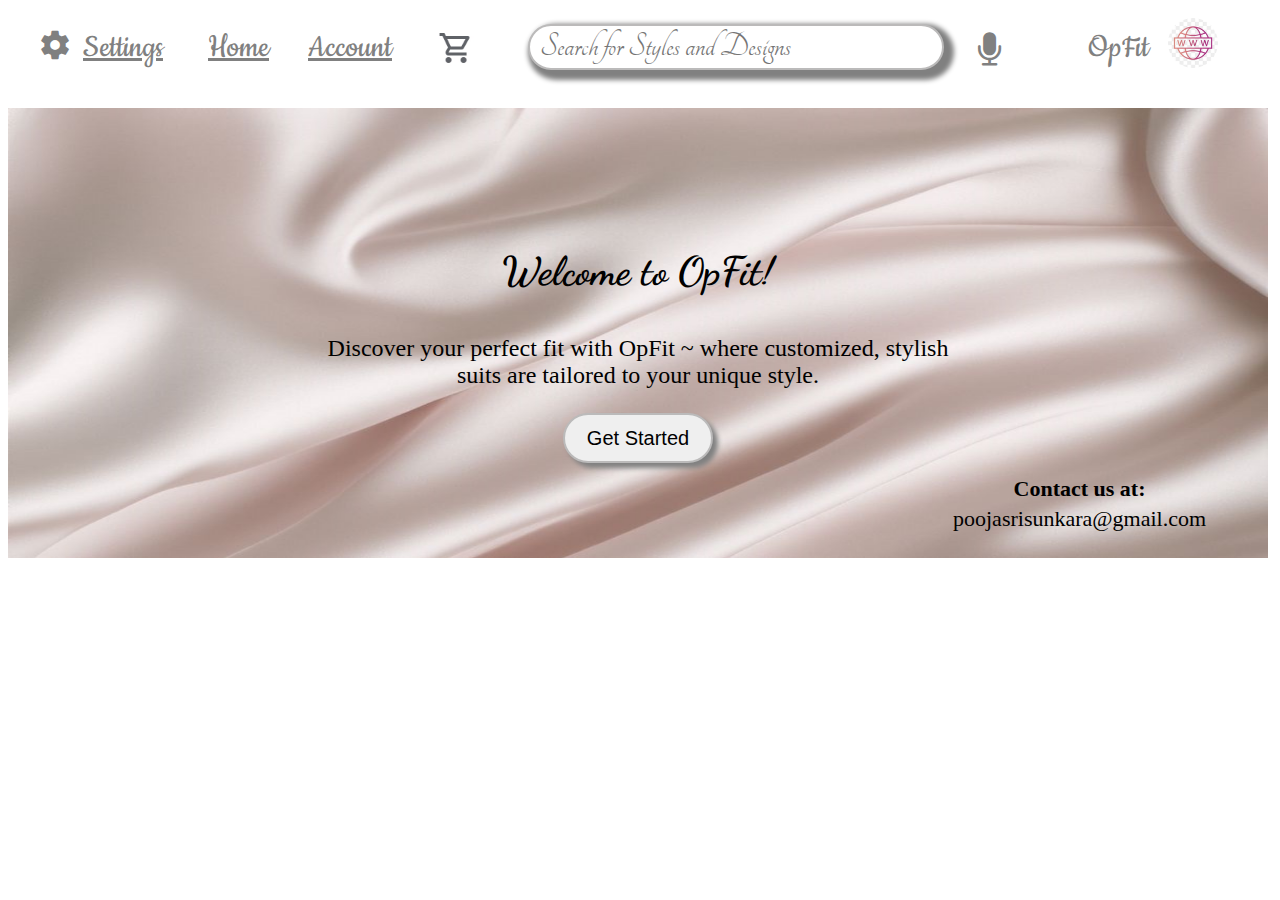
==== index.html @ 91307a82 "Update and rename landingpage.html to index.html" ====
<!DOCTYPE html>
<html>
    <head>
        <title>
            Landing Page
        </title>
        <meta charset="UTF-8">
        <meta name="viewport" content="width=device-width, initial-scale=1">
        <link rel="preconnect" href="https://fonts.googleapis.com">
        <link rel="preconnect" href="https://fonts.gstatic.com" crossorigin>
        <link href="https://fonts.googleapis.com/css2?family=Cookie&family=Dancing+Script:wght@400..700&family=Tangerine:wght@400;700&display=swap" rel="stylesheet">
        <link href="https://fonts.googleapis.com/icon?family=Material+Icons" rel="stylesheet"> 
        <link rel="stylesheet" href="https://cdnjs.cloudflare.com/ajax/libs/font-awesome/4.7.0/css/font-awesome.min.css">
        <link rel="stylesheet" href="landingpage.css">
    </head>
    <body>
        <script src="landingpage.js"></script>
        <header>
        <div class="header">
            <div class="left">
                <div class="ld1">
                    <i class="material-icons" style="font-size:34px; color:grey;">settings</i>
                </div>
                <div>
                    <p class="p1">Settings</p>
                </div>
                <div>
                    <p class="p3">Home</p>
                </div>
                <div>
                    <p class="p3">Account</p>
                </div>
                <div>
                    <img src="thumbnails/i23.jpg" class="i3">
                </div>
            </div>
          
            <div class="middle">
                <div>
                    <input class="s" type="text" placeholder="Search for Styles and Designs">
                </div>
                <div class="hd1">
                    <i class="fa fa-microphone" style="font-size:36px; color: grey;"></i>
                </div>
            </div>
            <div class="right">
                <div>
                    <p class="p2">OpFit</p>
                </div>
                <div>
                    <img src="thumbnails/i21.jpg" class="i1">
                </div>
             </div>
        </div>
    </header>
        <div class="container">
           <img src="thumbnails/i22.jpg" class="i2">
           <div class="centered">
            <p class="p4">Welcome to OpFit!</p>
            <p class="p5
            ">Discover your perfect fit with OpFit ~ where customized, stylish suits are tailored to your unique style.</p>
            <button class="b">Get Started</button>
            <div class="text">
                <footer>
                    <p style="font-weight:bold;" >Contact us at: </p>
                    <p>poojasrisunkara@gmail.com</p>
                </footer>
            </div>
           </div>
        </div>
    </body>
</html>
---- landingpage.css ----
.header{
    display:grid;
    grid-template-columns: 440px 510px 300px;
    column-gap: 50px;
    padding-left: 30px;
    height: 100px;
}
.left{
    display:grid;
    grid-template-columns:40px 110px 100px 120px 40px;
    column-gap: 0px;
}
.ld1{
        margin-top: 20px;
}
.p1{
    color:grey;
    font-size: 35px;
    font-family: Cookie;
    margin-top:20px;
    margin-left: 5px;
    text-decoration: underline;
    cursor: pointer;
}
.p1:hover{
    color: black;
}
.p3{
    font-size: 35px;
    margin-top:20px;
    margin-left: 20px;
    color:grey;
    font-family: Cookie;
    text-decoration: underline;
    cursor: pointer;
}
.p3:hover{
    color: black;
}
.i3{
    width: 36px;
    height: 36px;
    margin-top: 22px;
    margin-left: 30px;
}
.i1{
    width: 50px;
    height: 50px;
    margin-top: 10px;
    border-radius: 25px;
    margin-left: 0px;
}
.middle{
    display:grid;
    grid-template-columns:400px 100px;
    column-gap: 50px;
}
.s{
    width: 400px;
    height: 40px;
    font-size: 35px;
    font-family: Tangerine;
    border-radius: 30px;
    padding-left: 10px;
    margin-top: 16px;
    border-style:solid;
    border-color:rgb(187, 186, 186);
    box-shadow: 5px 5px 5px 5px grey;
 }
.right{
    display:grid;
    grid-template-columns:80px 100px;
    column-gap: 0px;
}
.p2{
    color:grey;
    font-size: 35px;
    margin-top:20px;
    margin-right:0;
   font-family:Cookie;
}
.b{
    width: 150px;
    height:50px;
    font-size:20px;
    border-radius:30px;
    border-style:solid;
    border-color:rgb(187, 186, 186);
    box-shadow: 5px 5px 5px grey;
    cursor: pointer;
}
.b:hover{
    background-color: black;
    color: white;
  
    box-shadow: 5px 5px 5px rgb(78, 70, 63);
}
.hd1{
    margin-top:24px;
}
.i2{
    width: 1260px;
    height: 450px;
}
.container {
    position: relative;
    display: inline-block;
    text-align: center;
    color: black;
}

.centered {
    position: absolute;
    top: 50%;
    left: 50%;
    transform: translate(-50%, -50%);
    font-size: 24px;
}
.p4{
    font-family: Dancing script;
    font-weight: bold;
    font-size: 40px;
}
.text {
    position: absolute;
    top: 100%;
    left: 100%;
    font-size: 22px;
    line-height: 0.5rem;

}
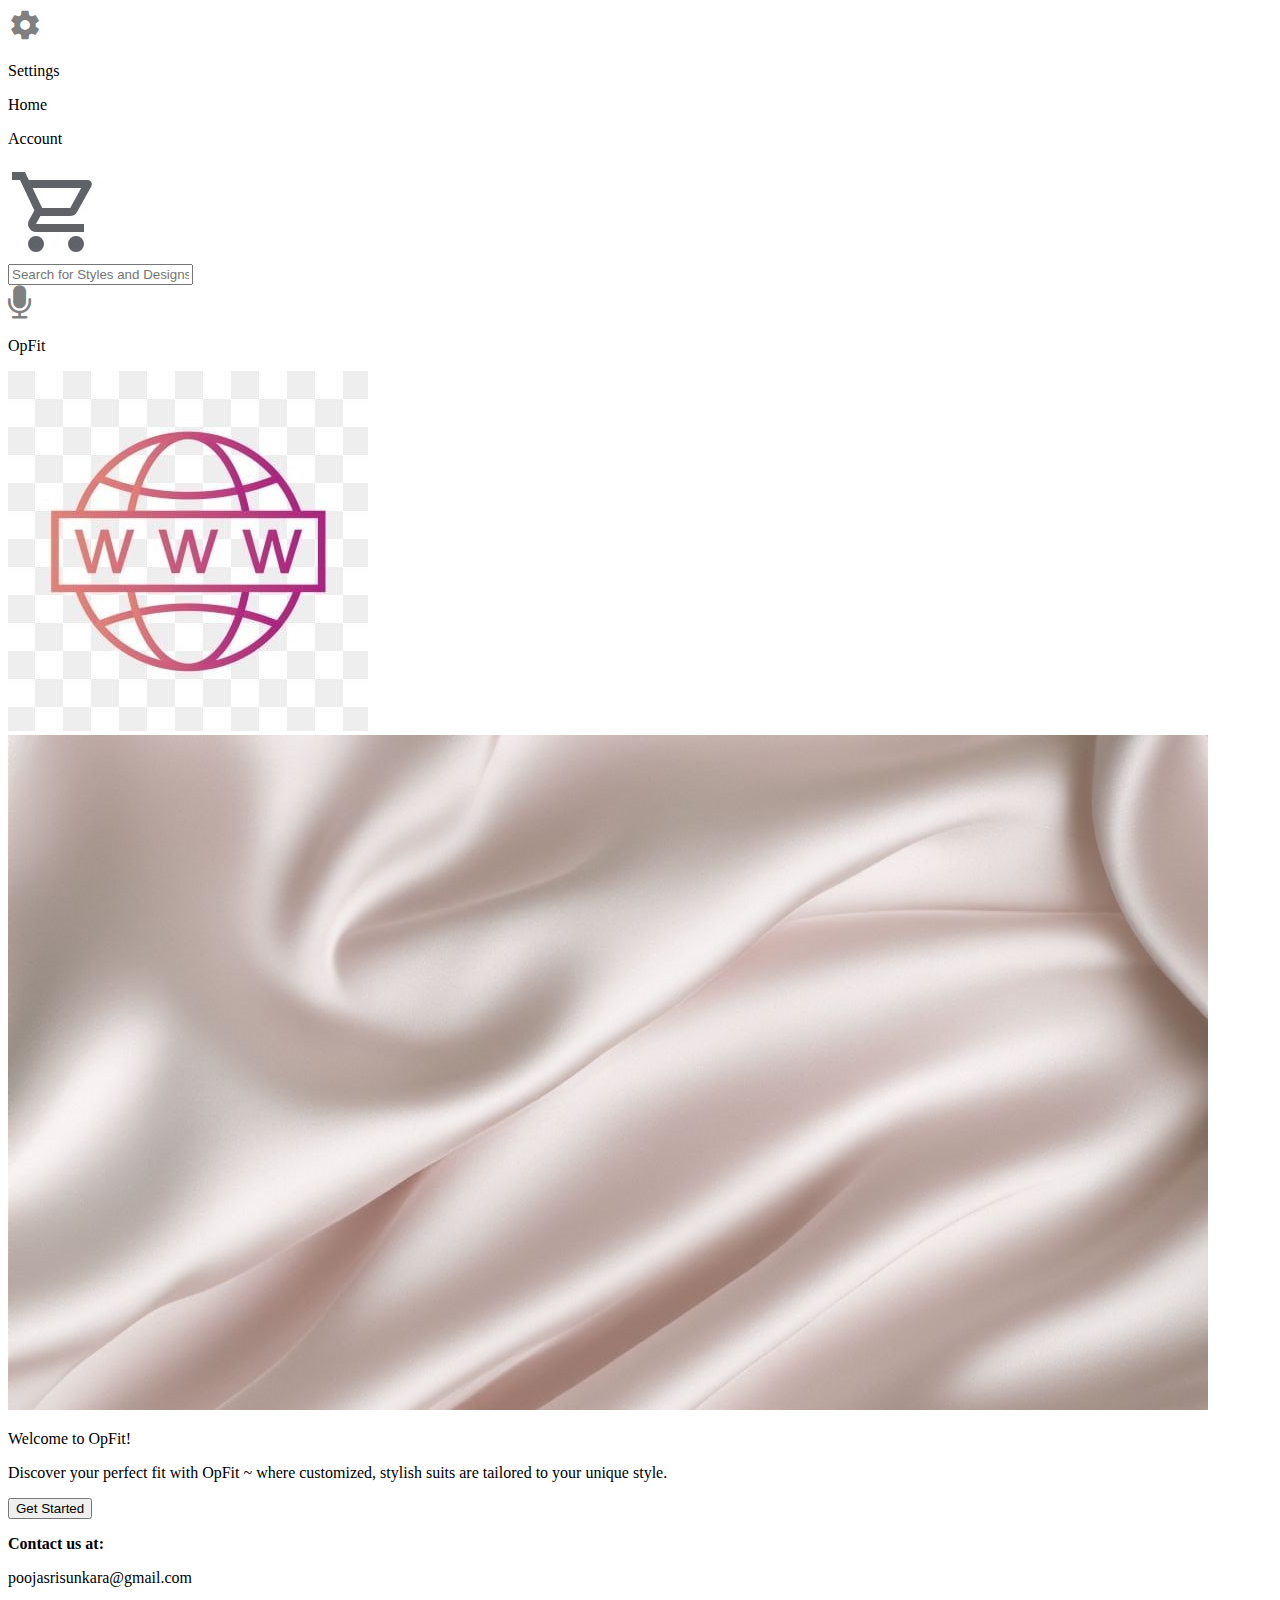
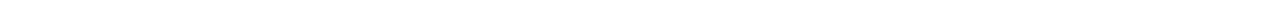
==== commit 8cd96614: "Update and rename calculator.html to index.html" ====
--- a/index.html
+++ b/index.html
@@ -11,10 +11,10 @@
         <link href="https://fonts.googleapis.com/css2?family=Cookie&family=Dancing+Script:wght@400..700&family=Tangerine:wght@400;700&display=swap" rel="stylesheet">
         <link href="https://fonts.googleapis.com/icon?family=Material+Icons" rel="stylesheet"> 
         <link rel="stylesheet" href="https://cdnjs.cloudflare.com/ajax/libs/font-awesome/4.7.0/css/font-awesome.min.css">
-        <link rel="stylesheet" href="landingpage.css">
+        <link rel="stylesheet" href="style.css">
     </head>
     <body>
-        <script src="landingpage.js"></script>
+        <script src="script.js"></script>
         <header>
         <div class="header">
             <div class="left">
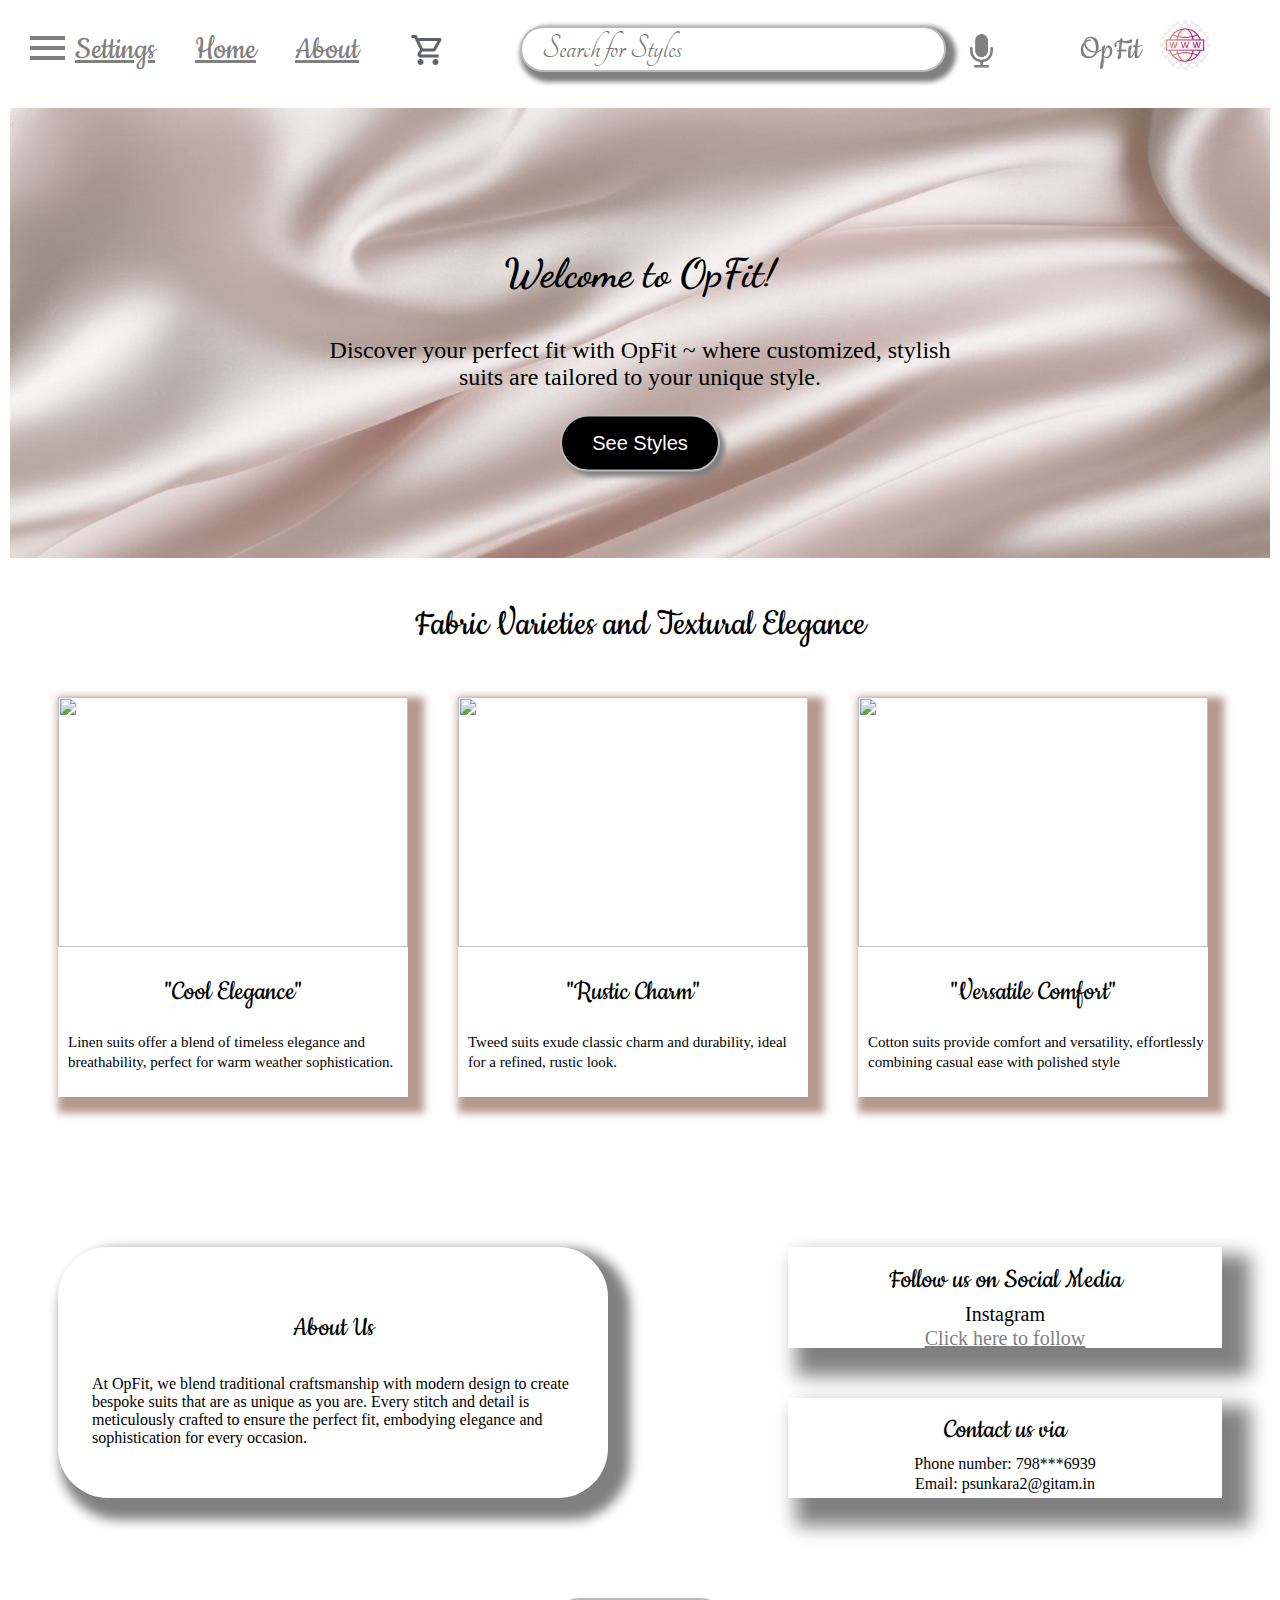
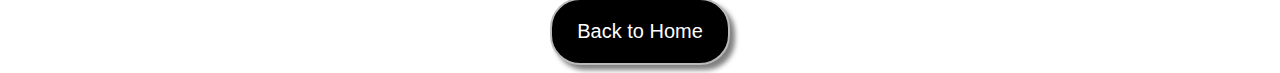
==== commit adc810ae: "Update and rename lp.html to index.html" ====
--- a/index.html
+++ b/index.html
@@ -11,33 +11,44 @@
         <link href="https://fonts.googleapis.com/css2?family=Cookie&family=Dancing+Script:wght@400..700&family=Tangerine:wght@400;700&display=swap" rel="stylesheet">
         <link href="https://fonts.googleapis.com/icon?family=Material+Icons" rel="stylesheet"> 
         <link rel="stylesheet" href="https://cdnjs.cloudflare.com/ajax/libs/font-awesome/4.7.0/css/font-awesome.min.css">
-        <link rel="stylesheet" href="style.css">
+        <link rel="stylesheet" href="lp.css">
+        <link rel="stylesheet" href="lp1.css">
+        <link rel="stylesheet" href="lp2.css">
     </head>
     <body>
-        <script src="script.js"></script>
+        <div id="mySidenav" class="sidenav">
+            <a href="javascript:void(0)" class="closebtn" onclick="closeNav()">&times;</a>
+            <a href="#" id="id1">Home</a>
+            <a href="#" id="id2">Styles</a>
+            <a href="#" id="id3">About us</a>
+            <a href="#" id="id4">Contact</a>
+          </div>
         <header>
         <div class="header">
             <div class="left">
                 <div class="ld1">
-                    <i class="material-icons" style="font-size:34px; color:grey;">settings</i>
+                    <div class="container0" onclick="myFunction(this); openNav()">
+                        <div class="bar1"></div>
+                        <div class="bar2"></div>
+                        <div class="bar3"></div>
+                      </div>
                 </div>
                 <div>
                     <p class="p1">Settings</p>
                 </div>
                 <div>
-                    <p class="p3">Home</p>
+                    <p class="p3" id="homeb">Home</p>
                 </div>
                 <div>
-                    <p class="p3">Account</p>
+                    <p class="p3" id="abb">About</p>
                 </div>
                 <div>
                     <img src="thumbnails/i23.jpg" class="i3">
                 </div>
             </div>
-          
             <div class="middle">
                 <div>
-                    <input class="s" type="text" placeholder="Search for Styles and Designs">
+                    <input class="s" id="s" type="text" placeholder="Search for Styles">
                 </div>
                 <div class="hd1">
                     <i class="fa fa-microphone" style="font-size:36px; color: grey;"></i>
@@ -53,20 +64,60 @@
              </div>
         </div>
     </header>
+       <section id="scroll1">
         <div class="container">
            <img src="thumbnails/i22.jpg" class="i2">
            <div class="centered">
             <p class="p4">Welcome to OpFit!</p>
-            <p class="p5
-            ">Discover your perfect fit with OpFit ~ where customized, stylish suits are tailored to your unique style.</p>
-            <button class="b">Get Started</button>
-            <div class="text">
-                <footer>
-                    <p style="font-weight:bold;" >Contact us at: </p>
-                    <p>poojasrisunkara@gmail.com</p>
-                </footer>
-            </div>
+            <p>Discover your perfect fit with OpFit ~ where customized, stylish suits are tailored to your unique style.</p>
+            <button class="b" id="b">See Styles</button>
            </div>
         </div>
+    </section>
+        <section id="scroll2" class="t">
+            <p class="p7">Fabric Varieties and Textural Elegance</p>
+            <div class="pd1">
+        
+                <div class="pd2">
+                    <img src="images/i0.jpg" class="i4">
+                    <p class="c1">"Cool Elegance"</p>
+                    <p style=" font-size: 15px; padding-left: 10px;">Linen suits offer a blend of timeless elegance and breathability, perfect for warm weather sophistication.</p>
+                </div>
+                <div class="pd2">
+                    <img src="images/i1.jpg" class="i4">
+                    <p class="c1">"Rustic Charm"</p>
+                    <p style=" font-size: 15px; padding:0px 10px 0px 10px;">Tweed suits exude classic charm and durability, ideal for a refined, rustic look.</p>
+                </div>
+                <div class="pd2">
+                    <img src="images/i2.jpg" class="i4">
+                    <p class="c1">"Versatile Comfort"</p>
+                    <p style=" font-size: 15px; padding-left: 10px;">Cotton suits provide comfort and versatility, effortlessly combining casual ease with polished style</p>
+                </div>
+            </div>
+            </section>
+            <section id="scroll3">
+            <div class="rd1">
+                <div class="rd3">
+                    <p class="c1">About Us</p>
+                    <p>At OpFit, we blend traditional craftsmanship with modern design to create bespoke suits that are as unique as you are. Every stitch and detail is meticulously crafted to ensure the perfect fit, embodying elegance and sophistication for every occasion.</p>
+                </div>
+                <div >
+                    <div class="rd2">
+                        <p class="c1">Follow us on Social Media</p>
+                        <p style="font-size: 20px;">Instagram</p>
+                        <a class="l1" href="https://drive.google.com/file/d/154VU69maopsanQaYim3fxrLUtx1SEgEO/view?usp=drivesdk">Click here to follow</a>
+                    </div>
+                    <div class="rd2">
+                        <p class="c1">Contact us via</p>
+                        <p>Phone number: 798***6939</p>
+                        <p>Email: psunkara2@gitam.in</p>
+                    </div>
+                </div>
+            </div>
+        </section>
+           <div class="test">
+            <button class="b1" id="bb1">Back to Home</button>
+        </div>
+            <script src="lp.js"></script>
     </body>
 </html>
--- a/lp.css
+++ b/lp.css
@@ -0,0 +1,242 @@
+/*css*/
+html{
+    scroll-behavior: smooth; 
+}
+.header{
+    display:grid;
+    grid-template-columns: 440px 510px 300px;
+    column-gap: 50px;
+    padding-left: 30px;
+    height: 80px;
+    width: 100%;
+    position: fixed;
+    Z-index: 1;
+    padding-top: 10px;
+    top: 0px;
+    left: 0;
+    right: 0;
+    background-color: white;
+}
+.container0 {
+    display: inline-block;
+    cursor: pointer;
+  }
+  .bar1, .bar2, .bar3 {
+    width: 35px;
+    height: 4px;
+    background-color: grey;
+    margin: 6px 0;
+    transition: 0.4s;
+  }
+  .change .bar1 {
+    transform: translate(0, 11px) rotate(-45deg);
+  }
+  .change .bar2 {opacity: 0;}
+  .change .bar3 {
+    transform: translate(0, -11px) rotate(45deg);
+  }
+.left{
+    display:grid;
+    grid-template-columns:40px 100px 100px 110px 40px;
+    column-gap: 0px;
+}
+.ld1{
+        margin-top: 20px;
+}
+.p1{
+    color:grey;
+    font-size: 35px;
+    font-family: Cookie;
+    margin:20px 5px 0px 5px;
+    text-decoration: underline;
+    cursor: pointer;
+}
+.p1:hover{
+    color: black;
+}
+.p3{
+    font-size: 35px;
+    margin: 20px 10px 0px 25px;
+    color:grey;
+    font-family: Cookie;
+    text-decoration: underline;
+    cursor: pointer;
+}
+.p3:hover{
+    color: black;
+}
+.i3{
+    width: 36px;
+    height: 36px;
+    margin-top: 22px;
+    margin-left: 30px;
+}
+.i1{
+    width: 50px;
+    height: 50px;
+    margin-top: 10px;
+    border-radius: 25px;
+    margin-left: 0px;
+}
+.middle{
+    display:grid;
+    grid-template-columns:400px 100px;
+    column-gap: 50px;
+}
+.s{
+    width: 400px;
+    height: 40px;
+    font-size: 35px;
+    font-family: Tangerine;
+    border-radius: 30px;
+    padding-left: 20px;
+    margin-top: 16px;
+    border-style:solid;
+    border-color:rgb(187, 186, 186);
+    box-shadow: 5px 5px 5px 5px grey;
+ }
+.right{
+    display:grid;
+    grid-template-columns:80px 100px;
+    column-gap: 0px;
+}
+.p2{
+    color:grey;
+    font-size: 35px;
+    margin-top:20px;
+    margin-right:0;
+   font-family:Cookie;
+}
+.b{
+   padding: 15px 30px;
+    font-size:20px;
+    border-radius:30px;
+    border-style:solid;
+    background-color: black;
+    box-shadow: 5px 5px 5px grey;
+    color: white;
+    border-color:rgb(187, 186, 186);
+    cursor: pointer;
+}
+.b:hover{
+    background-color: #61544f;
+    box-shadow: 5px 5px 5px rgb(78, 70, 63);
+}
+.hd1{
+    margin-top:24px;
+}
+.i2{
+    width: 1260px;
+    height: 450px;
+}
+.container {
+    position: relative;
+    display: inline-block;
+    text-align: center;
+    color: black;
+    width: 100%;
+    padding-top: 100px;
+}
+
+.centered {
+    position: absolute;
+    top: 60%;
+    left: 50%;
+    transform: translate(-50%, -50%);
+    font-size: 24px;
+}
+.p4{
+    font-family: Dancing script;
+    font-weight: bold;
+    font-size: 40px;
+}
+.p7{
+    font-family: Cookie;
+    text-align: center;
+    font-size: 40px;
+}
+.pd1{
+        margin-left: 50px;
+        margin-top: 50px;
+        display:grid;
+        grid-template-columns: 350px 350px 350px;
+        column-gap: 50px; 
+        margin-bottom: 50px;
+        line-height: 1.25rem;
+}
+.pd2{
+    height: 400px;
+    background-color: white;
+    box-shadow: 8px 8px 8px 8px #B5998E;
+}
+.pd2:hover{
+    box-shadow: 10px 10px 10px 10px grey;
+}
+.i4{
+    width: 350px;
+    height: 250px;
+}
+.c1{
+    font-family: Cookie;
+    text-align: center;
+    font-size: 30px;
+}
+.rd1{
+    margin-top: 100px;
+    display:grid;
+    grid-template-columns: 600px 1fr;
+    column-gap: 130px;
+    margin-bottom: 50px;
+}
+.rd2{
+    background-color: white;
+    box-shadow: 18px 18px 18px 10px grey;
+    text-align: center;
+    margin: 50px;
+    height: 100px;
+    padding-top: 0.5px;
+    line-height: 0.25rem;
+}
+.rd2:hover{
+    box-shadow: 18px 18px 18px  #B5998E;
+}
+.rd3{
+    margin-top: 20px;
+    box-shadow: 12px 12px 12px 10px grey;
+    margin: 50px 0px 50px 50px;
+    padding: 34px;
+    border-radius: 50px;
+}
+.rd3:hover{
+    box-shadow: 18px 18px 18px 10px #B5998E;
+}
+.l1{
+    color: grey;
+    font-size: 20px;
+}
+.l1:hover{
+    color: rgba(248, 171, 141, 0.78);
+}
+.ii2{
+    width: 500px;
+    height: 300px;
+}
+.b1{
+    display: block;
+    margin: 0 auto;
+    padding: 20px 25px 20px 25px;
+    font-size:20px;
+    border-radius:30px;
+    border-style:solid;
+    background-color: black;
+    box-shadow: 5px 5px 5px grey;
+    color: white;
+    border-color:rgb(187, 186, 186);
+    cursor: pointer;
+}
+.b1:hover{
+    background-color: #61544f;
+    box-shadow: 5px 5px 5px rgb(78, 70, 63);
+}
+
+
--- a/lp1.css
+++ b/lp1.css
@@ -0,0 +1,36 @@
+/* The side navigation menu */
+.sidenav {
+    height: 100%;
+    width: 0;
+    position: fixed;
+    z-index: 2;
+    top: 0%;
+    left: 0;
+    background-color: rgba(25, 25, 25, 0.95);
+    overflow-x: hidden;
+    padding-top: 60px;
+    transition: 0.5s;
+  }
+  .sidenav a {
+    padding: 8px 8px 8px 32px;
+    text-decoration: none;
+    font-size: 35px;
+    color: #cfcdcd;
+    font-family: Cookie;
+    display: block;
+    transition: 0.3s;
+  }
+  .sidenav a:hover {
+    color: #f1f1f1;
+  }
+  .sidenav .closebtn {
+    position: absolute;
+    top: 0;
+    right: 25px;
+    font-size: 36px;
+    margin-left: 50px;
+  }
+  @media screen and (max-height: 500px) {
+    .sidenav {padding-top: 15px;}
+    .sidenav a {font-size: 18px;}
+  }--- a/lp2.css
+++ b/lp2.css
@@ -0,0 +1,207 @@
+/* Responsive styles */
+@media (max-width: 750px) and (min-width: 440px){
+    .header{
+        display: grid;
+        grid-template-columns: 8% 40% 8%;
+        column-gap: 10%;
+    }
+    .p1,.p3,.i3{
+        display: none;
+    }
+    .middle{
+        display: grid;
+        grid-template-columns: 99% 1fr;
+        column-gap: 0%;
+    }
+    .s{
+       text-align: center;
+        width: 90%;
+    }
+      .container{
+        width: 100%;
+        margin: 0px;
+      }
+      .centered{
+        font-size: 13px;
+        position: absolute;
+        top: 58%;
+        left: 52%;
+        transform: translate(-50%, -50%);
+      }
+      .p4{
+        font-size: 30px;
+      }
+      .i2{
+        padding: 20px;
+        width: 100%;
+      }
+    .b{
+        font-size: 12px;
+        padding: 10px;
+    }
+    .pd1{
+        display:block;
+        margin-right: 50px;
+    }
+    .pd2{
+        margin: 0 auto;
+        margin-bottom: 50px;
+        width: 350px;
+    }
+    .i4{
+        width: 100%;
+     }
+    .rd1{
+        display: block;
+        margin: 0;
+    }
+    .rd2,.rd3{
+        margin: 0 auto;
+        margin-bottom: 50px;
+        width: 350px;
+    }
+    }
+    
+    
+    
+    @media (max-width: 440px){
+        .header{
+            display: grid;
+            grid-template-columns: 6% 45% 12%;
+            column-gap: 10%;
+        }
+        .p1,.p3,.i3,.i1,.hd1{
+            display: none;
+        }
+        .middle{
+            display: grid;
+            grid-template-columns: 99% 0px;
+            column-gap: 10%;
+        }
+        .s{
+            text-align: center;
+            width: 100%;
+        }
+        .container{
+          width: 100%;
+          margin: 5%;
+        }
+        .centered{
+          font-size: 13px;
+          position: absolute;
+          top: 55%;
+          left: 50%;
+          transform: translate(-50%, -50%);
+        }
+        .p4{
+          font-size: 30px;
+        }
+        .i2{
+          width: 100%;
+        }
+      .b{
+          font-size: 12px;
+          padding: 10px;
+      }
+    
+    .pd1 {
+        margin: 0 auto;
+        display: block;
+        text-align: center;
+      }
+      .pd2 {
+        margin: 0 auto;
+        margin-bottom: 50px;
+        width: 80%; 
+      }
+      .rd1 {
+        display: block;
+        margin: 0 auto; 
+      }
+      .rd2{
+        margin: 0 auto;
+        margin-bottom: 50px;
+        width: 90%;
+      }
+      .rd3 {
+        margin: 0 auto;
+        margin-bottom: 50px;
+        width: 80%; 
+      }
+    
+    
+     .i4{
+        width: 100%;
+     }
+     
+      }
+      @media (max-width: 1150px) and (min-width: 750px){
+        .header{
+            display: grid;
+            grid-template-columns: 8% 50% 6%;
+            column-gap: 10%;
+        }
+        .p1,.p3,.i3{
+            display: none;
+        }
+        .middle{
+            display: grid;
+            grid-template-columns: 99% 1fr;
+            column-gap: 0%;
+        }
+        .s{
+            text-align: center;
+            width: 90%;
+        }
+        .container{
+          width: 95%;
+        }
+        .centered{
+          font-size: 20px;
+          position: absolute;
+          top: 58%;
+          left: 52%;
+          transform: translate(-50%, -50%);
+        }
+        .p4{
+          font-size: 30px;
+        }
+        .i2{
+          padding: 20px;
+          width: 100%;
+        }
+      .b{
+          font-size: 18px;
+          padding: 20px;
+      }
+     
+      .pd1 {
+        margin: 0 auto; /* Center horizontally */
+        width: 90%; /* Adjust width to fit screen */
+        display: grid;
+        grid-template-columns: repeat(auto-fit, minmax(320px, 1fr));
+        column-gap: 20px;
+        row-gap: 30px;
+        margin-bottom: 50px;
+      }
+      .pd2{
+        max-width: 390px;
+      }
+      .i4{
+          width: 100%;
+       }
+       .rd1 {
+        display: block;
+        margin: 0 auto; 
+        width: 700px;
+      }
+      .rd2{
+        margin: 0 auto;
+        margin-bottom: 50px;
+      }
+      .rd3 {
+        margin: 0 auto;
+        margin-bottom: 50px;
+    }
+      }
+      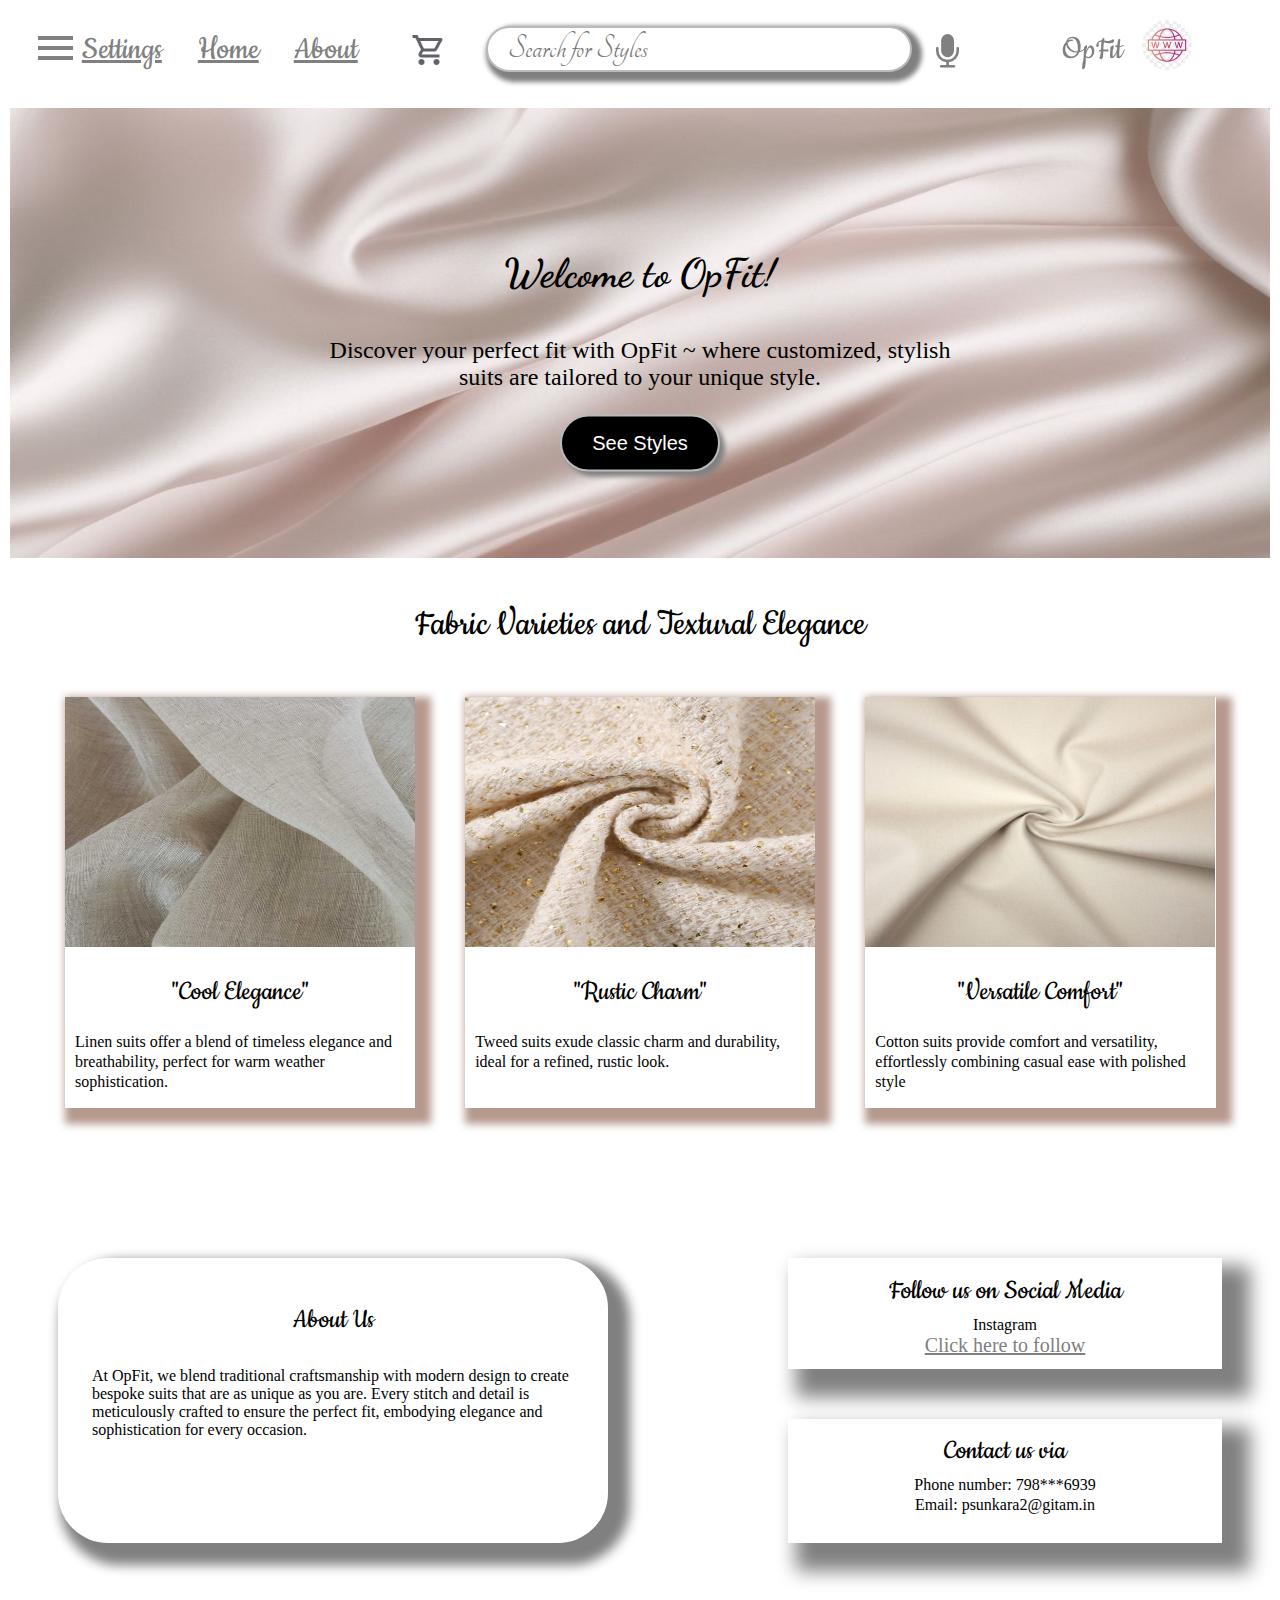
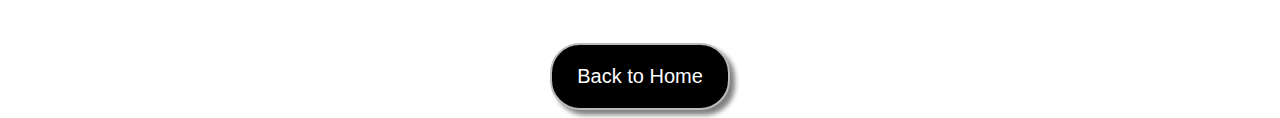
==== commit a1e6f5a3: "Update and rename lp.html to index.html" ====
--- a/index.html
+++ b/index.html
@@ -40,7 +40,7 @@
                     <p class="p3" id="homeb">Home</p>
                 </div>
                 <div>
-                    <p class="p3" id="abb">About</p>
+                    <p class="p3 abb" id="abb">About</p>
                 </div>
                 <div>
                     <img src="thumbnails/i23.jpg" class="i3">
@@ -81,17 +81,17 @@
                 <div class="pd2">
                     <img src="images/i0.jpg" class="i4">
                     <p class="c1">"Cool Elegance"</p>
-                    <p style=" font-size: 15px; padding-left: 10px;">Linen suits offer a blend of timeless elegance and breathability, perfect for warm weather sophistication.</p>
+                    <p class="l0" style="  padding-left: 10px;">Linen suits offer a blend of timeless elegance and breathability, perfect for warm weather sophistication.</p>
                 </div>
                 <div class="pd2">
                     <img src="images/i1.jpg" class="i4">
                     <p class="c1">"Rustic Charm"</p>
-                    <p style=" font-size: 15px; padding:0px 10px 0px 10px;">Tweed suits exude classic charm and durability, ideal for a refined, rustic look.</p>
+                    <p class="l0" style=" padding:0px 10px 0px 10px;">Tweed suits exude classic charm and durability, ideal for a refined, rustic look.</p>
                 </div>
                 <div class="pd2">
                     <img src="images/i2.jpg" class="i4">
                     <p class="c1">"Versatile Comfort"</p>
-                    <p style=" font-size: 15px; padding-left: 10px;">Cotton suits provide comfort and versatility, effortlessly combining casual ease with polished style</p>
+                    <p class="l0" style="  padding-left: 10px;">Cotton suits provide comfort and versatility, effortlessly combining casual ease with polished style</p>
                 </div>
             </div>
             </section>
@@ -104,7 +104,7 @@
                 <div >
                     <div class="rd2">
                         <p class="c1">Follow us on Social Media</p>
-                        <p style="font-size: 20px;">Instagram</p>
+                        <p>Instagram</p>
                         <a class="l1" href="https://drive.google.com/file/d/154VU69maopsanQaYim3fxrLUtx1SEgEO/view?usp=drivesdk">Click here to follow</a>
                     </div>
                     <div class="rd2">
--- a/lp.css
+++ b/lp.css
@@ -4,14 +4,14 @@
 }
 .header{
     display:grid;
-    grid-template-columns: 440px 510px 300px;
-    column-gap: 50px;
-    padding-left: 30px;
+    grid-template-columns: 25% 35% 25%;
+    column-gap: 10%;
+    padding-left: 3%;
     height: 80px;
     width: 100%;
     position: fixed;
     Z-index: 1;
-    padding-top: 10px;
+    padding-top: 0.75%;
     top: 0px;
     left: 0;
     right: 0;
@@ -37,7 +37,7 @@
   }
 .left{
     display:grid;
-    grid-template-columns:40px 100px 100px 110px 40px;
+    grid-template-columns:12% 30% 30% 35% 20%;
     column-gap: 0px;
 }
 .ld1{
@@ -155,17 +155,18 @@
     text-align: center;
     font-size: 40px;
 }
-.pd1{
-        margin-left: 50px;
-        margin-top: 50px;
-        display:grid;
-        grid-template-columns: 350px 350px 350px;
-        column-gap: 50px; 
-        margin-bottom: 50px;
-        line-height: 1.25rem;
+
+.pd1 {
+    margin: 50px auto;
+    display: grid;
+    grid-template-columns: 30.45% 30.45% 30.45%;
+    column-gap: 50px; 
+    margin-bottom: 50px;
+    line-height: 1.25rem;
+    max-width: calc(3 * 350px + 2 * 50px);
 }
 .pd2{
-    height: 400px;
+    height: auto;
     background-color: white;
     box-shadow: 8px 8px 8px 8px #B5998E;
 }
@@ -189,22 +190,22 @@
     margin-bottom: 50px;
 }
 .rd2{
-    background-color: white;
+    background-color: #ffffff;
     box-shadow: 18px 18px 18px 10px grey;
     text-align: center;
+    padding: 20px;
     margin: 50px;
-    height: 100px;
     padding-top: 0.5px;
     line-height: 0.25rem;
+   
 }
 .rd2:hover{
     box-shadow: 18px 18px 18px  #B5998E;
 }
 .rd3{
-    margin-top: 20px;
     box-shadow: 12px 12px 12px 10px grey;
     margin: 50px 0px 50px 50px;
-    padding: 34px;
+    padding:15px 34px 34px 34px;
     border-radius: 50px;
 }
 .rd3:hover{
--- a/lp2.css
+++ b/lp2.css
@@ -14,7 +14,6 @@
         column-gap: 0%;
     }
     .s{
-       text-align: center;
         width: 90%;
     }
       .container{
@@ -61,9 +60,6 @@
         width: 350px;
     }
     }
-    
-    
-    
     @media (max-width: 440px){
         .header{
             display: grid;
@@ -79,12 +75,15 @@
             column-gap: 10%;
         }
         .s{
-            text-align: center;
             width: 100%;
         }
         .container{
           width: 100%;
           margin: 5%;
+        }
+        .i2{
+          margin: 0 2% 0 -1%;
+          width: 100%;
         }
         .centered{
           font-size: 13px;
@@ -128,14 +127,11 @@
         margin-bottom: 50px;
         width: 80%; 
       }
-    
-    
      .i4{
         width: 100%;
      }
-     
-      }
-      @media (max-width: 1150px) and (min-width: 750px){
+}
+      @media (max-width: 1200px) and (min-width: 750px){
         .header{
             display: grid;
             grid-template-columns: 8% 50% 6%;
@@ -150,7 +146,6 @@
             column-gap: 0%;
         }
         .s{
-            text-align: center;
             width: 90%;
         }
         .container{
@@ -174,10 +169,9 @@
           font-size: 18px;
           padding: 20px;
       }
-     
       .pd1 {
-        margin: 0 auto; /* Center horizontally */
-        width: 90%; /* Adjust width to fit screen */
+        margin: 0 auto; 
+        width: 90%;
         display: grid;
         grid-template-columns: repeat(auto-fit, minmax(320px, 1fr));
         column-gap: 20px;
@@ -204,4 +198,149 @@
         margin-bottom: 50px;
     }
       }
-      +@media (min-width: 1500px){
+  .header{
+    display:grid;
+    grid-template-columns: 30% 30% 25%;
+    column-gap: 10%;
+    padding-left: 6%;
+    height: 10%;
+    padding-top: 0.75%;
+}
+.bar1, .bar2, .bar3 {
+  width: 45px;
+  height: 6px;
+  margin: 8px 0;
+}
+.left{
+    display:grid;
+    grid-template-columns:12% 30% 30% 35% 20%;
+    column-gap: 0px;
+}
+.ld1{
+        margin-top: 43%;
+}
+.p1{
+    font-size: 55px;
+    margin:14% 5px 0px 5px;
+}
+.p3{
+    font-size: 55px;
+    margin: 14% 10px 0px 25px;
+}
+.abb{
+  margin-top: 13%
+}
+.i3{
+    width: 50px;
+    height: 50px;
+    margin-top: 30%;
+    margin-left: 18%;
+}
+.i1{
+    width: 70px;
+    height: 70px;
+    border-radius: 35px;
+    margin-top: 12%;
+}
+.middle{
+    display:grid;
+    grid-template-columns:500px 100px;
+    column-gap: 50px;
+}
+.s{
+    width: 470px;
+    height: 55px;
+    font-size: 55px;
+    border-radius: 30px;
+    padding-left: 20px;
+    margin-top: 5%;
+ }
+.right{
+    display:grid;
+    grid-template-columns:30% 30%;
+    column-gap: 0px;
+}
+.pd1 {
+  margin: 50px auto;
+  display: grid;
+  grid-template-columns: 31% 31% 31%;
+  column-gap: 50px; 
+  max-width: 1500px;
+  position: relative;
+  left: 40px; 
+}
+.p2{
+    font-size: 55px;
+    margin-top:20%;
+}
+.hd1{
+    margin-top:40px;
+}
+.i2{
+    margin-left: 2%;
+    margin-right: 2%;
+    width: 100%;
+    height: 700px;
+}
+.container {
+    padding-top: 10%;
+}
+.centered {
+    position: absolute;
+    top: 60%;
+    left: 52%;
+    transform: translate(-50%, -50%);
+    font-size: 40px;
+}
+.p4{
+    font-size: 60px;
+}
+.b{
+  font-size: 30px;
+}
+.l0{
+  font-size: 25px;
+  line-height: 1.75rem;
+}
+.p7{
+    font-size: 40px;
+}
+.i4{
+    width: 100%;
+    height: 300px;;
+}
+.c1{
+    font-size: 50px;
+}
+.rd1{
+  display:grid;
+  grid-template-columns: 50% 50%;
+  column-gap: 130px;
+  margin: 0 5% 0 5%;
+}
+.rd3{
+  font-size: 30px;
+}
+.rd2{
+  font-size: 30px;
+}
+.l1{
+    font-size: 30px;
+}
+.ii2{
+    width: 500px;
+    height: 300px;
+}
+.sidenav a{
+  font-size: 50px;
+}
+.sidenav .closebtn{
+  font-size: 60px;
+}
+.b1{
+  margin-top: 50px;
+  margin-bottom: 50px;
+  font-size: 30px;
+}
+}